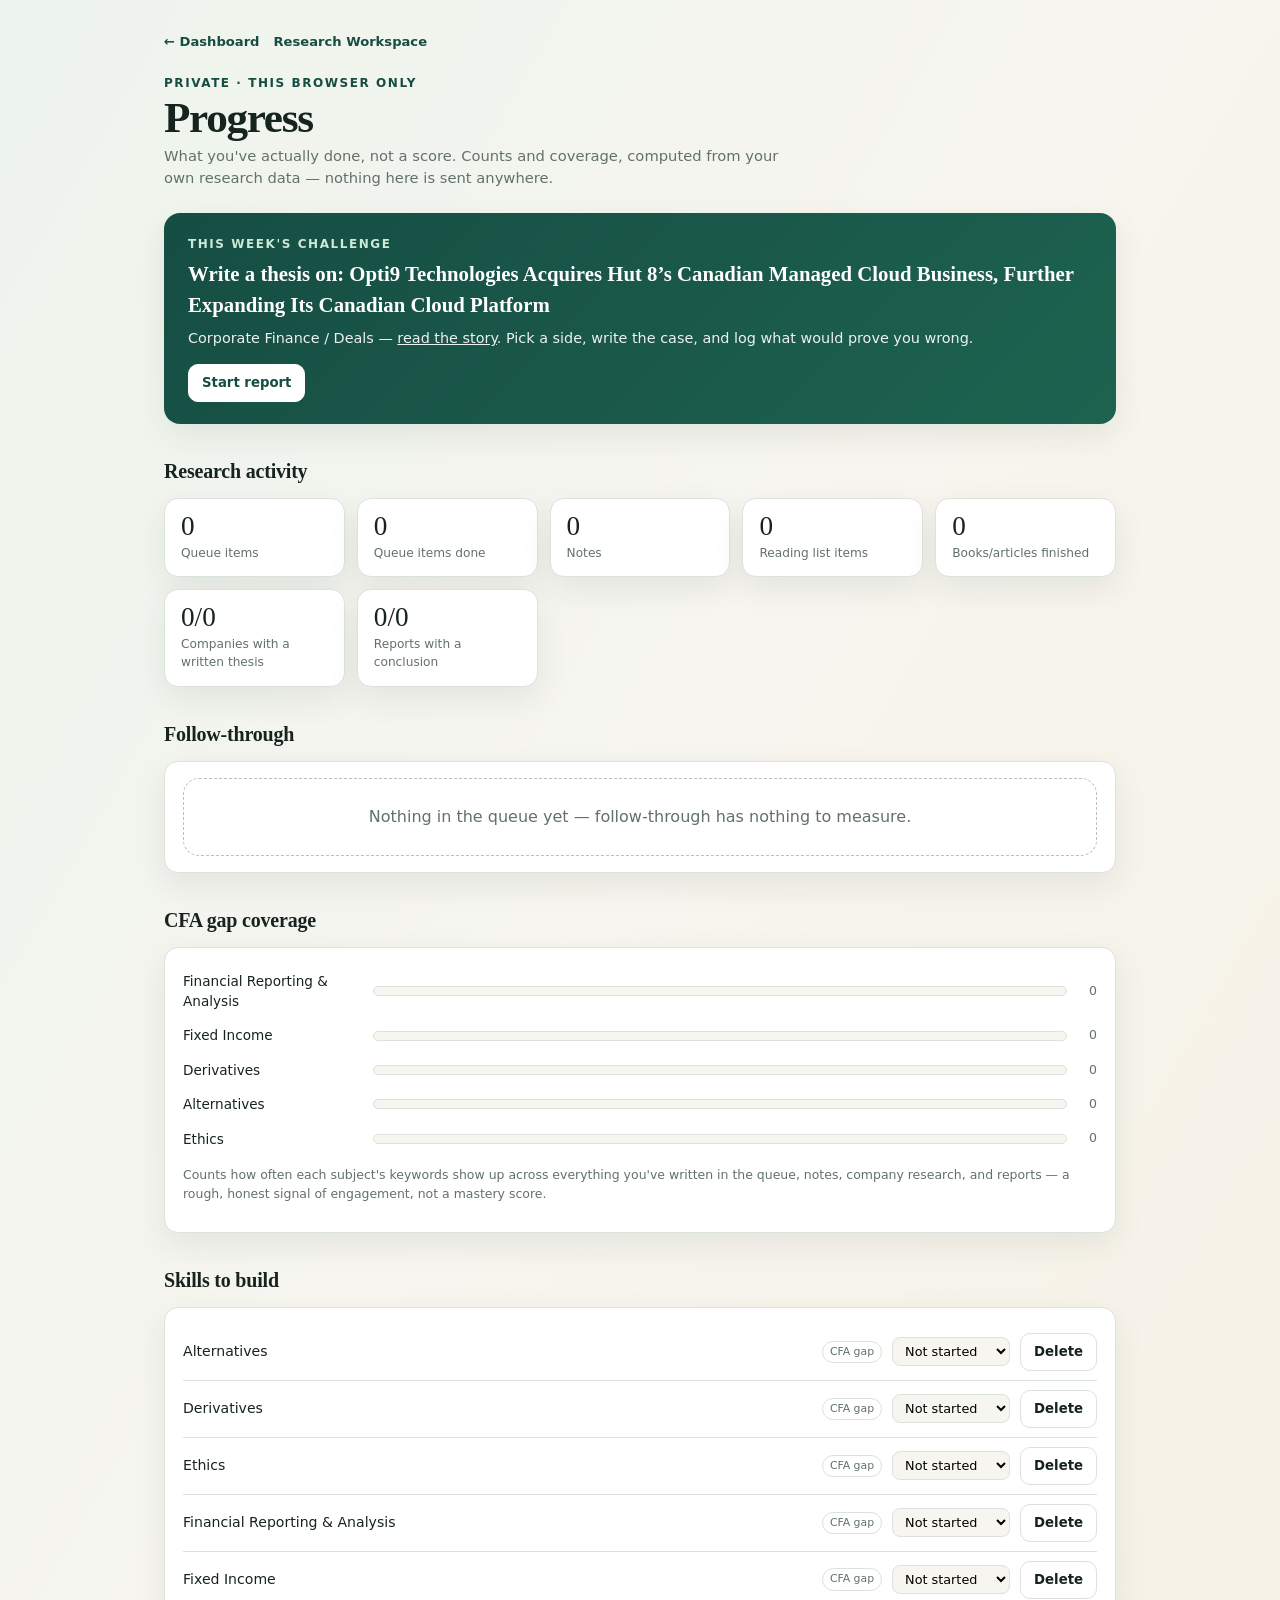
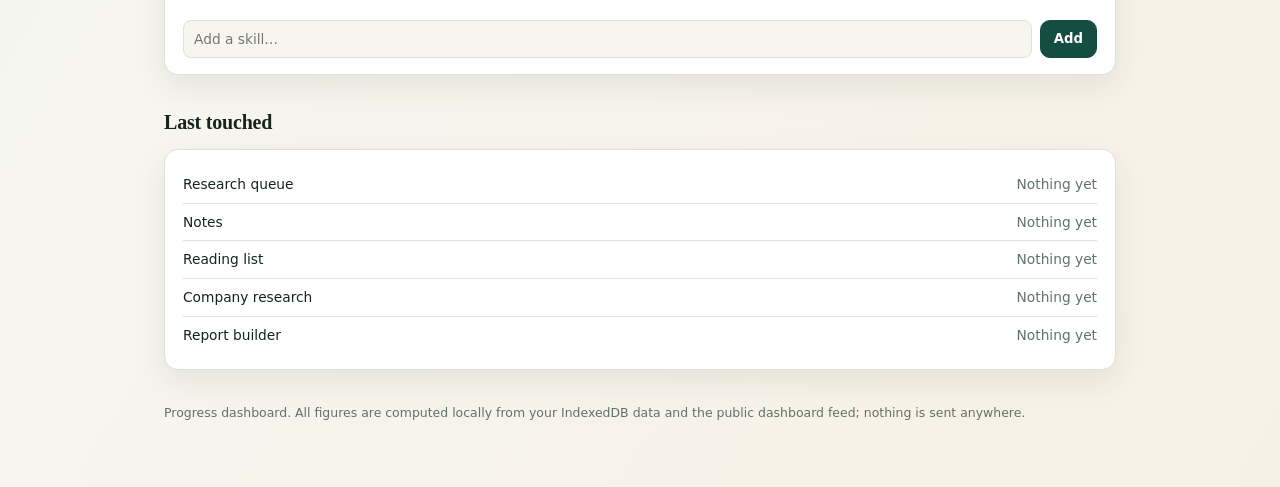
==== docs/progress.html @ 3b8fb1ee "Add files via upload" ====
<!doctype html>
<html lang="en">
  <head>
    <meta charset="utf-8">
    <meta name="viewport" content="width=device-width, initial-scale=1">
    <meta name="description" content="Progress dashboard: research activity, CFA gap coverage, skills to build, and this week's research challenge.">
    <title>Progress — IMI Dashboard</title>
    <style>
      :root { --ink:#17231f; --muted:#62716b; --paper:#f6f5ef; --panel:#ffffff; --line:#dce2dc; --forest:#164d43; --mint:#cbe8d8; --gold:#c99328; --red:#b64d45; --shadow:0 12px 32px rgba(20,45,37,.08); }
      * { box-sizing:border-box; }
      body { margin:0; color:var(--ink); background:linear-gradient(120deg,#edf4ed 0%,var(--paper) 42%,#f7f1e5 100%); font:16px/1.5 Inter, ui-sans-serif, system-ui, -apple-system, BlinkMacSystemFont,"Segoe UI",sans-serif; }
      a { color:inherit; }
      .shell { max-width:1000px; margin:auto; padding:32px 24px 64px; }
      header { padding:12px 0 24px; }
      .eyebrow { color:var(--forest); font-size:.75rem; font-weight:800; letter-spacing:.13em; text-transform:uppercase; }
      h1 { margin:.18rem 0 .3rem; font-family:Georgia,serif; font-size:clamp(1.8rem,4vw,2.7rem); line-height:1.05; letter-spacing:-.03em; }
      .subtitle { margin:0; color:var(--muted); max-width:620px; font-size:.92rem; }
      .nav-links { display:flex; gap:14px; margin-bottom:10px; }
      .nav-links a { font-size:.82rem; color:var(--forest); text-decoration:none; font-weight:700; }
      .nav-links a:hover { text-decoration:underline; }
      h2 { font-family:Georgia,serif; font-size:1.25rem; margin:0 0 12px; letter-spacing:-.01em; }
      section { margin-bottom:32px; }
      .stat-grid { display:grid; gap:12px; grid-template-columns:repeat(auto-fit,minmax(150px,1fr)); }
      .stat-card { background:var(--panel); border:1px solid var(--line); border-radius:14px; padding:14px 16px; box-shadow:var(--shadow); }
      .stat-card .num { font-family:Georgia,serif; font-size:1.7rem; line-height:1; margin-bottom:4px; }
      .stat-card .label { color:var(--muted); font-size:.76rem; }
      .card { background:var(--panel); border:1px solid var(--line); border-radius:14px; padding:16px 18px; box-shadow:var(--shadow); }
      .bar-row { display:grid; grid-template-columns:180px 1fr auto; gap:10px; align-items:center; padding:7px 0; font-size:.85rem; }
      .bar-track { background:var(--paper); border:1px solid var(--line); border-radius:999px; height:10px; overflow:hidden; }
      .bar-fill { background:var(--forest); height:100%; border-radius:999px; }
      .bar-count { color:var(--muted); font-size:.78rem; text-align:right; min-width:20px; }
      .skill-row { display:flex; align-items:center; gap:10px; padding:9px 0; border-bottom:1px solid var(--line); font-size:.88rem; }
      .skill-row:last-child { border-bottom:none; }
      .skill-name { flex:1; }
      .skill-tag { font-size:.68rem; color:var(--muted); border:1px solid var(--line); border-radius:999px; padding:2px 7px; }
      select.prof-select { font:inherit; font-size:.8rem; padding:5px 8px; border-radius:8px; border:1px solid var(--line); background:var(--paper); }
      button, .btn { font:inherit; cursor:pointer; border:1px solid var(--line); background:var(--panel); color:var(--ink); padding:8px 13px; border-radius:10px; font-size:.83rem; font-weight:700; }
      button:hover, .btn:hover { border-color:var(--forest); color:var(--forest); }
      button.primary { background:var(--forest); border-color:var(--forest); color:#fff; }
      button.primary:hover { opacity:.92; color:#fff; }
      button.danger:hover { border-color:var(--red); color:var(--red); }
      button[disabled] { cursor:default; opacity:.7; }
      .add-skill-form { display:flex; gap:8px; margin-top:12px; flex-wrap:wrap; }
      .add-skill-form input { flex:1 1 200px; font:inherit; font-size:.86rem; padding:8px 10px; border:1px solid var(--line); border-radius:8px; background:var(--paper); }
      .recency-table { width:100%; border-collapse:collapse; }
      .recency-table td { padding:8px 0; border-bottom:1px solid var(--line); font-size:.86rem; }
      .recency-table tr:last-child td { border-bottom:none; }
      .recency-table td:last-child { text-align:right; color:var(--muted); }
      .challenge-card { background:linear-gradient(135deg,#164d43,#1d6350); color:#fff; border-radius:16px; padding:22px 24px; box-shadow:var(--shadow); }
      .challenge-card .eyebrow { color:var(--mint); }
      .challenge-card h3 { font-family:Georgia,serif; font-size:1.3rem; margin:.3rem 0 8px; }
      .challenge-card p { margin:0 0 14px; opacity:.92; font-size:.9rem; }
      .challenge-card a.story-link { color:#fff; text-decoration:underline; }
      .challenge-card button { background:#fff; color:var(--forest); border-color:#fff; }
      .challenge-card button:hover { opacity:.9; color:var(--forest); }
      .empty { padding:26px; background:#ffffffa8; border:1px dashed #b7c3ba; border-radius:16px; color:var(--muted); text-align:center; }
      .hint { color:var(--muted); font-size:.78rem; margin-top:10px; }
      footer { margin-top:34px; color:var(--muted); font-size:.78rem; }
      @media (max-width:640px) { .bar-row { grid-template-columns:1fr; gap:4px; } .bar-count { text-align:left; } }
    </style>
  </head>
  <body>
    <div class="shell">
      <div class="nav-links"><a href="index.html">← Dashboard</a><a href="research.html">Research Workspace</a></div>
      <header>
        <div class="eyebrow">Private &middot; This Browser Only</div>
        <h1>Progress</h1>
        <p class="subtitle">What you've actually done, not a score. Counts and coverage, computed from your own research data — nothing here is sent anywhere.</p>
      </header>

      <section id="section-challenge"></section>

      <section>
        <h2>Research activity</h2>
        <div class="stat-grid" id="activity-stats"></div>
      </section>

      <section>
        <h2>Follow-through</h2>
        <div class="card" id="follow-through"></div>
      </section>

      <section>
        <h2>CFA gap coverage</h2>
        <div class="card"><div id="cfa-coverage"></div>
        <p class="hint">Counts how often each subject's keywords show up across everything you've written in the queue, notes, company research, and reports — a rough, honest signal of engagement, not a mastery score.</p></div>
      </section>

      <section>
        <h2>Skills to build</h2>
        <div class="card">
          <div id="skills-list"></div>
          <form class="add-skill-form" id="skill-form">
            <input name="name" placeholder="Add a skill…" required>
            <button type="submit" class="primary">Add</button>
          </form>
        </div>
      </section>

      <section>
        <h2>Last touched</h2>
        <div class="card"><table class="recency-table" id="recency-table"></table></div>
      </section>

      <footer>Progress dashboard. All figures are computed locally from your IndexedDB data and the public dashboard feed; nothing is sent anywhere.</footer>
    </div>

    <script src="db.js"></script>
    <script>
      const esc = value => String(value ?? "").replace(/[&<>"']/g, c => ({"&":"&amp;","<":"&lt;",">":"&gt;","\"":"&quot;","'":"&#039;"}[c]));
      const fmtDate = value => { const d = new Date(value); return Number.isNaN(d) ? "" : d.toLocaleDateString(undefined, { dateStyle: "medium" }); };
      const daysAgo = value => {
        const d = new Date(value);
        if (Number.isNaN(d)) return null;
        return Math.floor((Date.now() - d.getTime()) / 86400000);
      };

      // ---- Weekly challenge: deterministic pick from the public feed ----
      function isoWeekNumber(date) {
        const d = new Date(Date.UTC(date.getFullYear(), date.getMonth(), date.getDate()));
        const dayNum = (d.getUTCDay() + 6) % 7;
        d.setUTCDate(d.getUTCDate() - dayNum + 3);
        const firstThursday = new Date(Date.UTC(d.getUTCFullYear(), 0, 4));
        const firstDayNum = (firstThursday.getUTCDay() + 6) % 7;
        firstThursday.setUTCDate(firstThursday.getUTCDate() - firstDayNum + 3);
        return 1 + Math.round((d - firstThursday) / (7 * 86400000));
      }

      async function renderChallenge() {
        const section = document.querySelector("#section-challenge");
        let intel;
        try {
          const res = await fetch("data/intelligence.json", { cache: "no-store" });
          if (!res.ok) throw new Error("not available");
          intel = await res.json();
        } catch {
          section.innerHTML = `<div class="empty">This week's challenge needs the dashboard feed (data/intelligence.json), which isn't available yet.</div>`;
          return;
        }
        const items = Array.isArray(intel.items) ? intel.items : [];
        let candidates = items.filter(i => ["Critical", "High", "Medium"].includes(i.importance));
        if (candidates.length === 0) candidates = items;
        if (candidates.length === 0) {
          section.innerHTML = `<div class="empty">No stories available yet for a challenge — check back after the next data refresh.</div>`;
          return;
        }
        candidates = [...candidates].sort((a, b) => a.id.localeCompare(b.id));
        const index = isoWeekNumber(new Date()) % candidates.length;
        const item = candidates[index];

        section.innerHTML = `<div class="challenge-card">
          <div class="eyebrow">This week's challenge</div>
          <h3>Write a thesis on: ${esc(item.title)}</h3>
          <p>${esc(item.category_label)}${item.mauritius_watch ? " · Mauritius Watch" : ""} — <a class="story-link" href="${esc(item.link)}" target="_blank" rel="noopener noreferrer">read the story</a>. Pick a side, write the case, and log what would prove you wrong.</p>
          <button id="start-report-btn">Start report</button>
        </div>`;

        document.querySelector("#start-report-btn").addEventListener("click", async (e) => {
          const button = e.target;
          button.disabled = true;
          button.textContent = "Starting…";
          try {
            await ImiDB.addReport({
              title: `Thesis: ${item.title}`,
              sources: item.link,
              executiveSummary: "",
            });
            button.textContent = "Draft started ✓ — open it in Report Builder";
          } catch {
            button.textContent = "Failed — retry";
            button.disabled = false;
          }
        });
      }

      // ---- Research activity ----
      function statCard(num, label) {
        return `<div class="stat-card"><div class="num">${esc(num)}</div><div class="label">${esc(label)}</div></div>`;
      }

      async function renderActivity() {
        const [queue, notes, reading, companies, reports] = await Promise.all([
          ImiDB.listQueueItems(), ImiDB.listNotes(), ImiDB.listReadingItems(),
          ImiDB.listCompanies(), ImiDB.listReports(),
        ]);
        const queueDone = queue.filter(i => i.status === "done").length;
        const readingDone = reading.filter(i => i.status === "done").length;
        const companiesWithThesis = companies.filter(c => c.thesis && c.thesis.trim()).length;
        const reportsWithConclusion = reports.filter(r => r.conclusion && r.conclusion.trim()).length;

        document.querySelector("#activity-stats").innerHTML = [
          statCard(queue.length, "Queue items"),
          statCard(queueDone, "Queue items done"),
          statCard(notes.length, "Notes"),
          statCard(reading.length, "Reading list items"),
          statCard(readingDone, "Books/articles finished"),
          statCard(`${companiesWithThesis}/${companies.length}`, "Companies with a written thesis"),
          statCard(`${reportsWithConclusion}/${reports.length}`, "Reports with a conclusion"),
        ].join("");

        return { queue, notes, reading, companies, reports };
      }

      // ---- Follow-through ----
      function renderFollowThrough(queue) {
        const active = queue.filter(i => i.status !== "archived");
        const done = active.filter(i => i.status === "done").length;
        const el = document.querySelector("#follow-through");
        if (active.length === 0) {
          el.innerHTML = `<div class="empty">Nothing in the queue yet — follow-through has nothing to measure.</div>`;
          return;
        }
        const pct = Math.round((done / active.length) * 100);
        el.innerHTML = `
          <div class="bar-row" style="grid-template-columns:1fr auto;">
            <div class="bar-track"><div class="bar-fill" style="width:${pct}%"></div></div>
            <div class="bar-count">${done} / ${active.length} done (${pct}%)</div>
          </div>
          <p class="hint">Archived items are excluded — archiving something on purpose isn't the same as abandoning it.</p>`;
      }

      // ---- CFA gap coverage ----
      const CFA_GAP_KEYWORDS = {
        "Financial Reporting & Analysis": ["financial statement", "balance sheet", "income statement", "cash flow statement", "10-k", "10-q", "earnings report", "gaap", "ifrs", "footnote", "financial reporting"],
        "Fixed Income": ["bond", "fixed income", "yield curve", "credit spread", "coupon", "duration", "treasury note", "corporate bond"],
        "Derivatives": ["derivative", "option", "futures", "forward contract", "swap", "hedge", "strike price"],
        "Alternatives": ["private equity", "hedge fund", "real estate investment", "reit", "venture capital", "commodities", "infrastructure fund", "alternative investment"],
        "Ethics": ["ethics", "code of conduct", "fiduciary", "conflict of interest", "compliance", "insider trading", "governance"],
      };

      function countKeywordHits(text, keywords) {
        const lowered = text.toLowerCase();
        return keywords.reduce((sum, kw) => {
          const pattern = new RegExp(`\\b${kw.replace(/[.*+?^${}()|[\]\\]/g, "\\$&")}\\b`, "g");
          const matches = lowered.match(pattern);
          return sum + (matches ? matches.length : 0);
        }, 0);
      }

      function renderCfaCoverage({ queue, notes, companies, reports }) {
        const corpus = [
          ...queue.map(i => [i.title, i.description, i.notes].join(" ")),
          ...notes.map(i => [i.title, i.body].join(" ")),
          ...companies.map(c => [c.company, c.sector, c.thesis, c.bullCase, c.bearCase, c.risks, c.catalysts, c.metrics, c.notes, c.sources].join(" ")),
          ...reports.map(r => [r.title, r.executiveSummary, r.background, r.financialInformation, r.strategy, r.valuation, r.risks, r.catalysts, r.thesis, r.whatCouldProveMeWrong, r.conclusion, r.sources].join(" ")),
        ].join(" \n ");

        const counts = Object.entries(CFA_GAP_KEYWORDS).map(([subject, keywords]) => [subject, countKeywordHits(corpus, keywords)]);
        const max = Math.max(1, ...counts.map(([, c]) => c));
        document.querySelector("#cfa-coverage").innerHTML = counts.map(([subject, count]) => `
          <div class="bar-row">
            <div>${esc(subject)}</div>
            <div class="bar-track"><div class="bar-fill" style="width:${(count / max) * 100}%"></div></div>
            <div class="bar-count">${count}</div>
          </div>`).join("");
      }

      // ---- Skills to build ----
      async function renderSkills() {
        const skills = await ImiDB.listSkills();
        skills.sort((a, b) => (a.source === "cfa-gap" ? 0 : 1) - (b.source === "cfa-gap" ? 0 : 1) || a.name.localeCompare(b.name));
        const list = document.querySelector("#skills-list");
        list.innerHTML = skills.map(skill => `
          <div class="skill-row" data-id="${esc(skill.id)}">
            <span class="skill-name">${esc(skill.name)}</span>
            ${skill.source === "cfa-gap" ? `<span class="skill-tag">CFA gap</span>` : ""}
            <select class="prof-select" data-action="proficiency">
              ${["Not started", "In progress", "Comfortable"].map(p => `<option value="${p}" ${p === skill.proficiency ? "selected" : ""}>${p}</option>`).join("")}
            </select>
            <button class="danger" data-action="delete">Delete</button>
          </div>`).join("") || `<div class="empty">No skills tracked yet.</div>`;

        list.querySelectorAll(".skill-row").forEach(row => {
          const id = row.dataset.id;
          row.querySelector('[data-action="proficiency"]').addEventListener("change", async (e) => {
            await ImiDB.updateSkill(id, { proficiency: e.target.value });
          });
          row.querySelector('[data-action="delete"]').addEventListener("click", async () => {
            await ImiDB.deleteSkill(id);
            renderSkills();
          });
        });
      }

      document.querySelector("#skill-form").addEventListener("submit", async (e) => {
        e.preventDefault();
        const form = e.target;
        const name = new FormData(form).get("name");
        if (!name || !name.trim()) return;
        await ImiDB.addSkill({ name: name.trim(), source: "custom" });
        form.reset();
        renderSkills();
      });

      // ---- Last touched ----
      function latestTimestamp(items, fields) {
        let latest = null;
        for (const item of items) {
          for (const field of fields) {
            const value = item[field];
            if (!value) continue;
            if (!latest || value > latest) latest = value;
          }
        }
        return latest;
      }

      function renderRecency({ queue, notes, reading, companies, reports }) {
        const rows = [
          ["Research queue", latestTimestamp(queue, ["dateAdded"])],
          ["Notes", latestTimestamp(notes, ["updatedAt"])],
          ["Reading list", latestTimestamp(reading, ["addedAt"])],
          ["Company research", latestTimestamp(companies, ["updatedAt"])],
          ["Report builder", latestTimestamp(reports, ["updatedAt"])],
        ];
        document.querySelector("#recency-table").innerHTML = rows.map(([label, ts]) => {
          const age = ts ? daysAgo(ts) : null;
          const text = ts ? (age === 0 ? "Today" : age === 1 ? "1 day ago" : `${age} days ago`) : "Nothing yet";
          return `<tr><td>${esc(label)}</td><td>${esc(text)}</td></tr>`;
        }).join("");
      }

      // ---- Boot ----
      async function boot() {
        if (!("indexedDB" in window)) {
          document.querySelector(".shell").innerHTML = `<div class="empty"><strong>Your browser does not support IndexedDB.</strong><br>This page needs it to read your locally stored research data.</div>`;
          return;
        }
        await ImiDB.ensureDefaultSkills();
        renderChallenge();
        const data = await renderActivity();
        renderFollowThrough(data.queue);
        renderCfaCoverage(data);
        renderSkills();
        renderRecency(data);
      }

      boot();
    </script>
  </body>
</html>
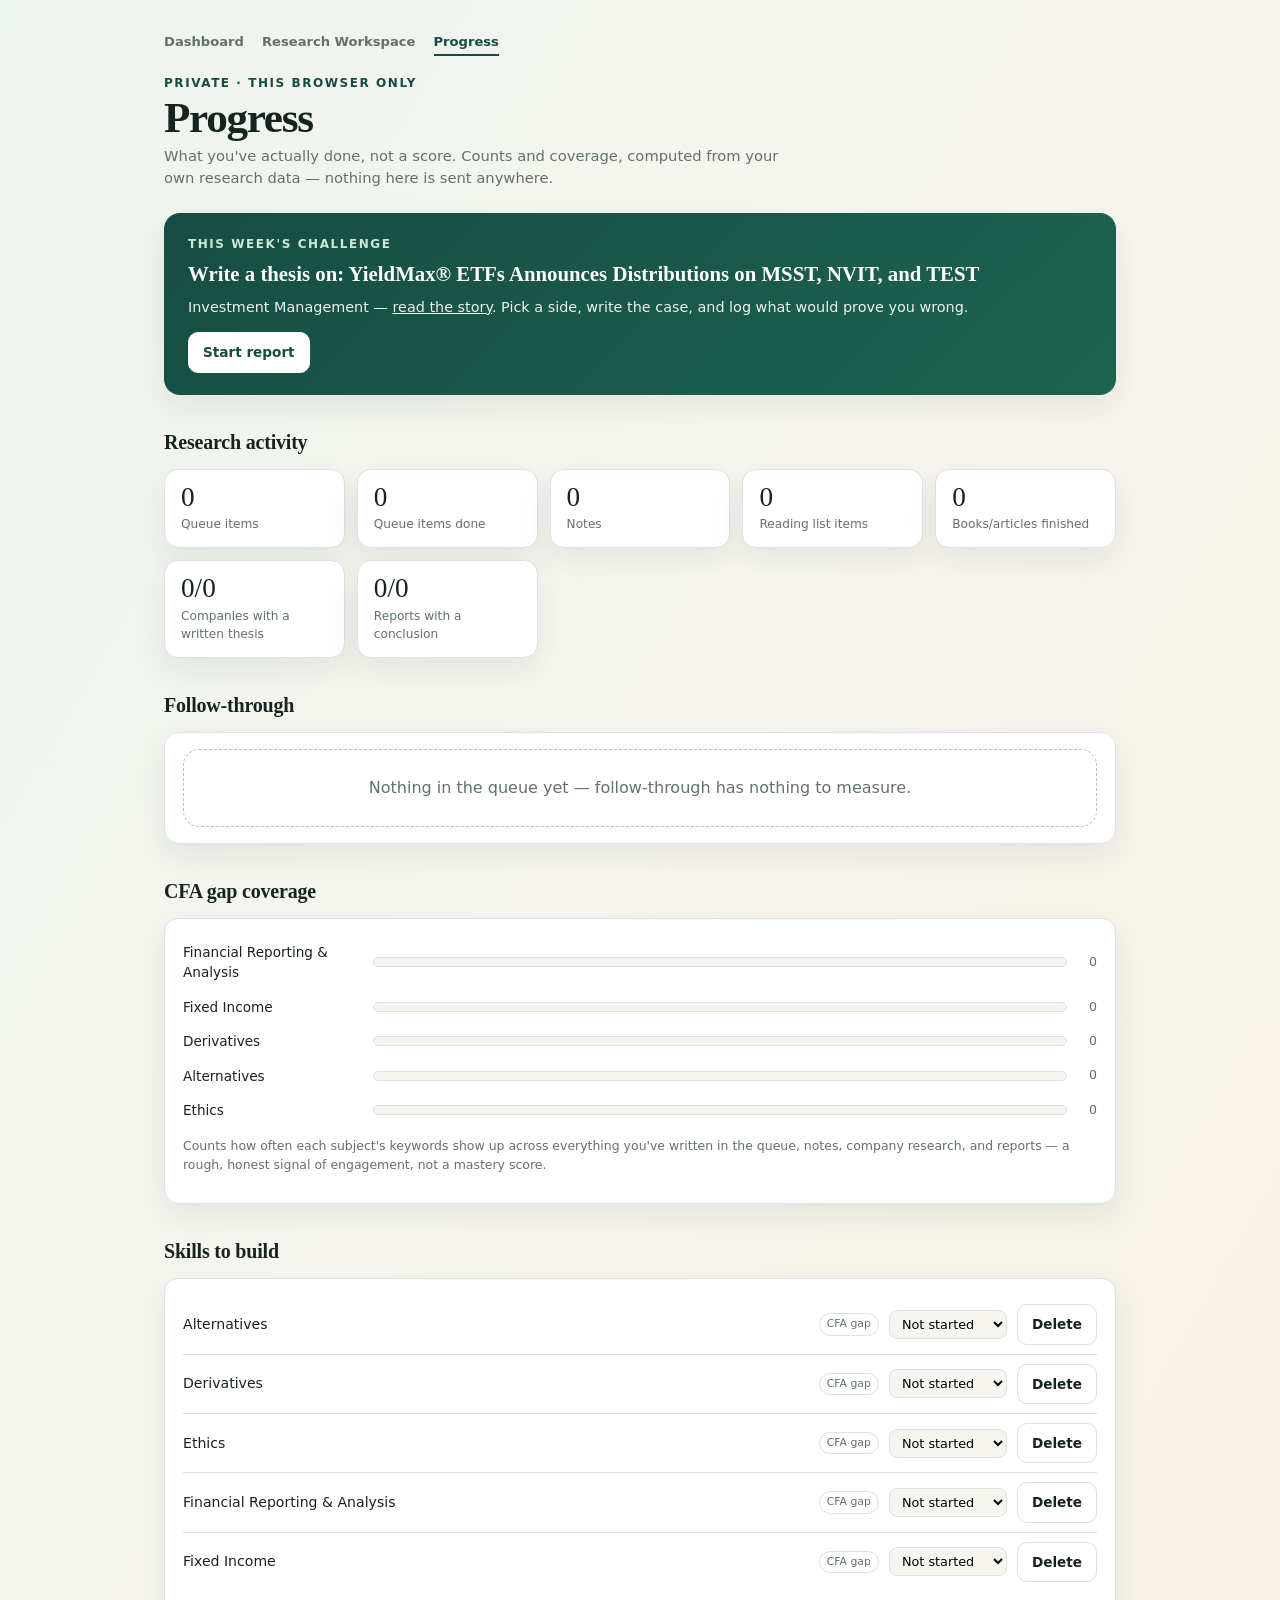
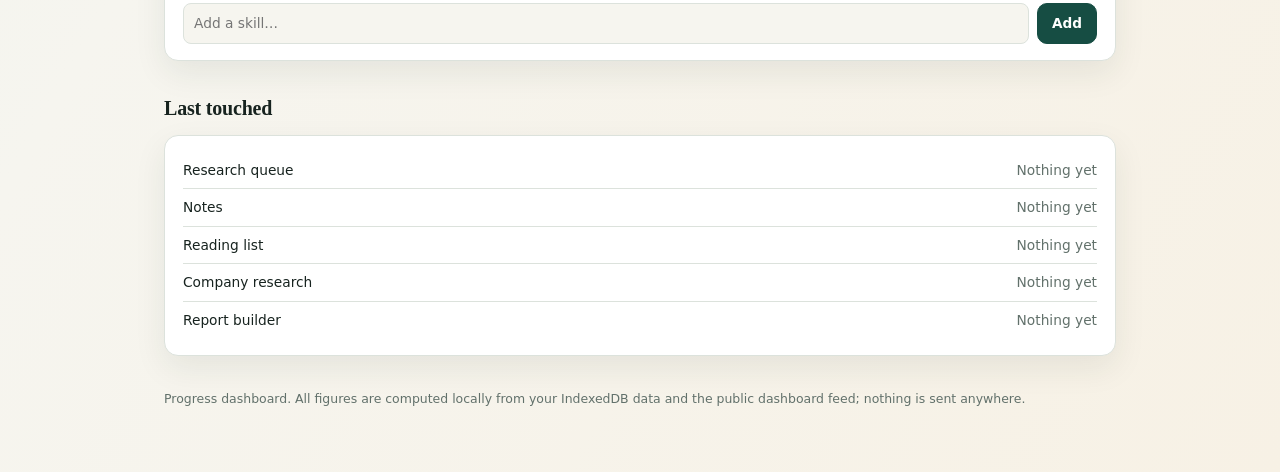
==== commit ac991e4d: "Add files via upload" ====
--- a/docs/progress.html
+++ b/docs/progress.html
@@ -5,19 +5,12 @@
     <meta name="viewport" content="width=device-width, initial-scale=1">
     <meta name="description" content="Progress dashboard: research activity, CFA gap coverage, skills to build, and this week's research challenge.">
     <title>Progress — IMI Dashboard</title>
+    <link rel="stylesheet" href="style.css">
     <style>
-      :root { --ink:#17231f; --muted:#62716b; --paper:#f6f5ef; --panel:#ffffff; --line:#dce2dc; --forest:#164d43; --mint:#cbe8d8; --gold:#c99328; --red:#b64d45; --shadow:0 12px 32px rgba(20,45,37,.08); }
-      * { box-sizing:border-box; }
-      body { margin:0; color:var(--ink); background:linear-gradient(120deg,#edf4ed 0%,var(--paper) 42%,#f7f1e5 100%); font:16px/1.5 Inter, ui-sans-serif, system-ui, -apple-system, BlinkMacSystemFont,"Segoe UI",sans-serif; }
-      a { color:inherit; }
       .shell { max-width:1000px; margin:auto; padding:32px 24px 64px; }
-      header { padding:12px 0 24px; }
-      .eyebrow { color:var(--forest); font-size:.75rem; font-weight:800; letter-spacing:.13em; text-transform:uppercase; }
+      header { padding:0 0 24px; }
       h1 { margin:.18rem 0 .3rem; font-family:Georgia,serif; font-size:clamp(1.8rem,4vw,2.7rem); line-height:1.05; letter-spacing:-.03em; }
       .subtitle { margin:0; color:var(--muted); max-width:620px; font-size:.92rem; }
-      .nav-links { display:flex; gap:14px; margin-bottom:10px; }
-      .nav-links a { font-size:.82rem; color:var(--forest); text-decoration:none; font-weight:700; }
-      .nav-links a:hover { text-decoration:underline; }
       h2 { font-family:Georgia,serif; font-size:1.25rem; margin:0 0 12px; letter-spacing:-.01em; }
       section { margin-bottom:32px; }
       .stat-grid { display:grid; gap:12px; grid-template-columns:repeat(auto-fit,minmax(150px,1fr)); }
@@ -34,12 +27,6 @@
       .skill-name { flex:1; }
       .skill-tag { font-size:.68rem; color:var(--muted); border:1px solid var(--line); border-radius:999px; padding:2px 7px; }
       select.prof-select { font:inherit; font-size:.8rem; padding:5px 8px; border-radius:8px; border:1px solid var(--line); background:var(--paper); }
-      button, .btn { font:inherit; cursor:pointer; border:1px solid var(--line); background:var(--panel); color:var(--ink); padding:8px 13px; border-radius:10px; font-size:.83rem; font-weight:700; }
-      button:hover, .btn:hover { border-color:var(--forest); color:var(--forest); }
-      button.primary { background:var(--forest); border-color:var(--forest); color:#fff; }
-      button.primary:hover { opacity:.92; color:#fff; }
-      button.danger:hover { border-color:var(--red); color:var(--red); }
-      button[disabled] { cursor:default; opacity:.7; }
       .add-skill-form { display:flex; gap:8px; margin-top:12px; flex-wrap:wrap; }
       .add-skill-form input { flex:1 1 200px; font:inherit; font-size:.86rem; padding:8px 10px; border:1px solid var(--line); border-radius:8px; background:var(--paper); }
       .recency-table { width:100%; border-collapse:collapse; }
@@ -53,15 +40,17 @@
       .challenge-card a.story-link { color:#fff; text-decoration:underline; }
       .challenge-card button { background:#fff; color:var(--forest); border-color:#fff; }
       .challenge-card button:hover { opacity:.9; color:var(--forest); }
-      .empty { padding:26px; background:#ffffffa8; border:1px dashed #b7c3ba; border-radius:16px; color:var(--muted); text-align:center; }
       .hint { color:var(--muted); font-size:.78rem; margin-top:10px; }
-      footer { margin-top:34px; color:var(--muted); font-size:.78rem; }
       @media (max-width:640px) { .bar-row { grid-template-columns:1fr; gap:4px; } .bar-count { text-align:left; } }
     </style>
   </head>
   <body>
     <div class="shell">
-      <div class="nav-links"><a href="index.html">← Dashboard</a><a href="research.html">Research Workspace</a></div>
+      <nav class="site-nav">
+        <a href="index.html">Dashboard</a>
+        <a href="research.html">Research Workspace</a>
+        <a href="progress.html" class="current">Progress</a>
+      </nav>
       <header>
         <div class="eyebrow">Private &middot; This Browser Only</div>
         <h1>Progress</h1>
--- a/docs/style.css
+++ b/docs/style.css
@@ -0,0 +1,85 @@
+/*
+ * style.css -- shared design tokens and base styles across all three
+ * pages (index.html, research.html, progress.html). Kept deliberately
+ * small: only rules that were byte-identical across all three pages
+ * before this file existed, plus the standardized site nav. Anything
+ * page-specific (card layouts, tabs, the challenge card, etc.) stays
+ * in that page's own <style> block on purpose -- those diverged for
+ * good reasons and merging them would risk a visual regression for
+ * no real benefit.
+ */
+
+:root {
+  --ink: #17231f;
+  --muted: #62716b;
+  --paper: #f6f5ef;
+  --panel: #ffffff;
+  --line: #dce2dc;
+  --forest: #164d43;
+  --mint: #cbe8d8;
+  --gold: #c99328;
+  --red: #b64d45;
+  --shadow: 0 12px 32px rgba(20, 45, 37, .08);
+}
+
+* { box-sizing: border-box; }
+
+body {
+  margin: 0;
+  color: var(--ink);
+  background: linear-gradient(120deg, #edf4ed 0%, var(--paper) 42%, #f7f1e5 100%);
+  font: 16px/1.5 Inter, ui-sans-serif, system-ui, -apple-system, BlinkMacSystemFont, "Segoe UI", sans-serif;
+}
+
+a { color: inherit; }
+
+.eyebrow {
+  color: var(--forest);
+  font-size: .75rem;
+  font-weight: 800;
+  letter-spacing: .13em;
+  text-transform: uppercase;
+}
+
+.empty {
+  padding: 26px;
+  background: #ffffffa8;
+  border: 1px dashed #b7c3ba;
+  border-radius: 16px;
+  color: var(--muted);
+  text-align: center;
+}
+
+footer { margin-top: 34px; color: var(--muted); font-size: .78rem; }
+
+button, .btn {
+  font: inherit;
+  cursor: pointer;
+  border: 1px solid var(--line);
+  background: var(--panel);
+  color: var(--ink);
+  padding: 9px 14px;
+  border-radius: 10px;
+  font-size: .85rem;
+  font-weight: 700;
+}
+button:hover, .btn:hover { border-color: var(--forest); color: var(--forest); }
+button.primary { background: var(--forest); border-color: var(--forest); color: #fff; }
+button.primary:hover { opacity: .92; color: #fff; }
+button.danger:hover { border-color: var(--red); color: var(--red); }
+button[disabled] { cursor: default; opacity: .7; }
+
+/* Standardized top-of-page navigation, used on all three pages. Each
+   page marks its own link with class="current" -- see the nav markup
+   at the top of each file's <body>. */
+.site-nav { display: flex; gap: 18px; margin-bottom: 18px; flex-wrap: wrap; }
+.site-nav a {
+  font-size: .82rem;
+  color: var(--muted);
+  text-decoration: none;
+  font-weight: 700;
+  padding-bottom: 2px;
+  border-bottom: 2px solid transparent;
+}
+.site-nav a:hover { color: var(--forest); }
+.site-nav a.current { color: var(--forest); border-bottom-color: var(--forest); }
